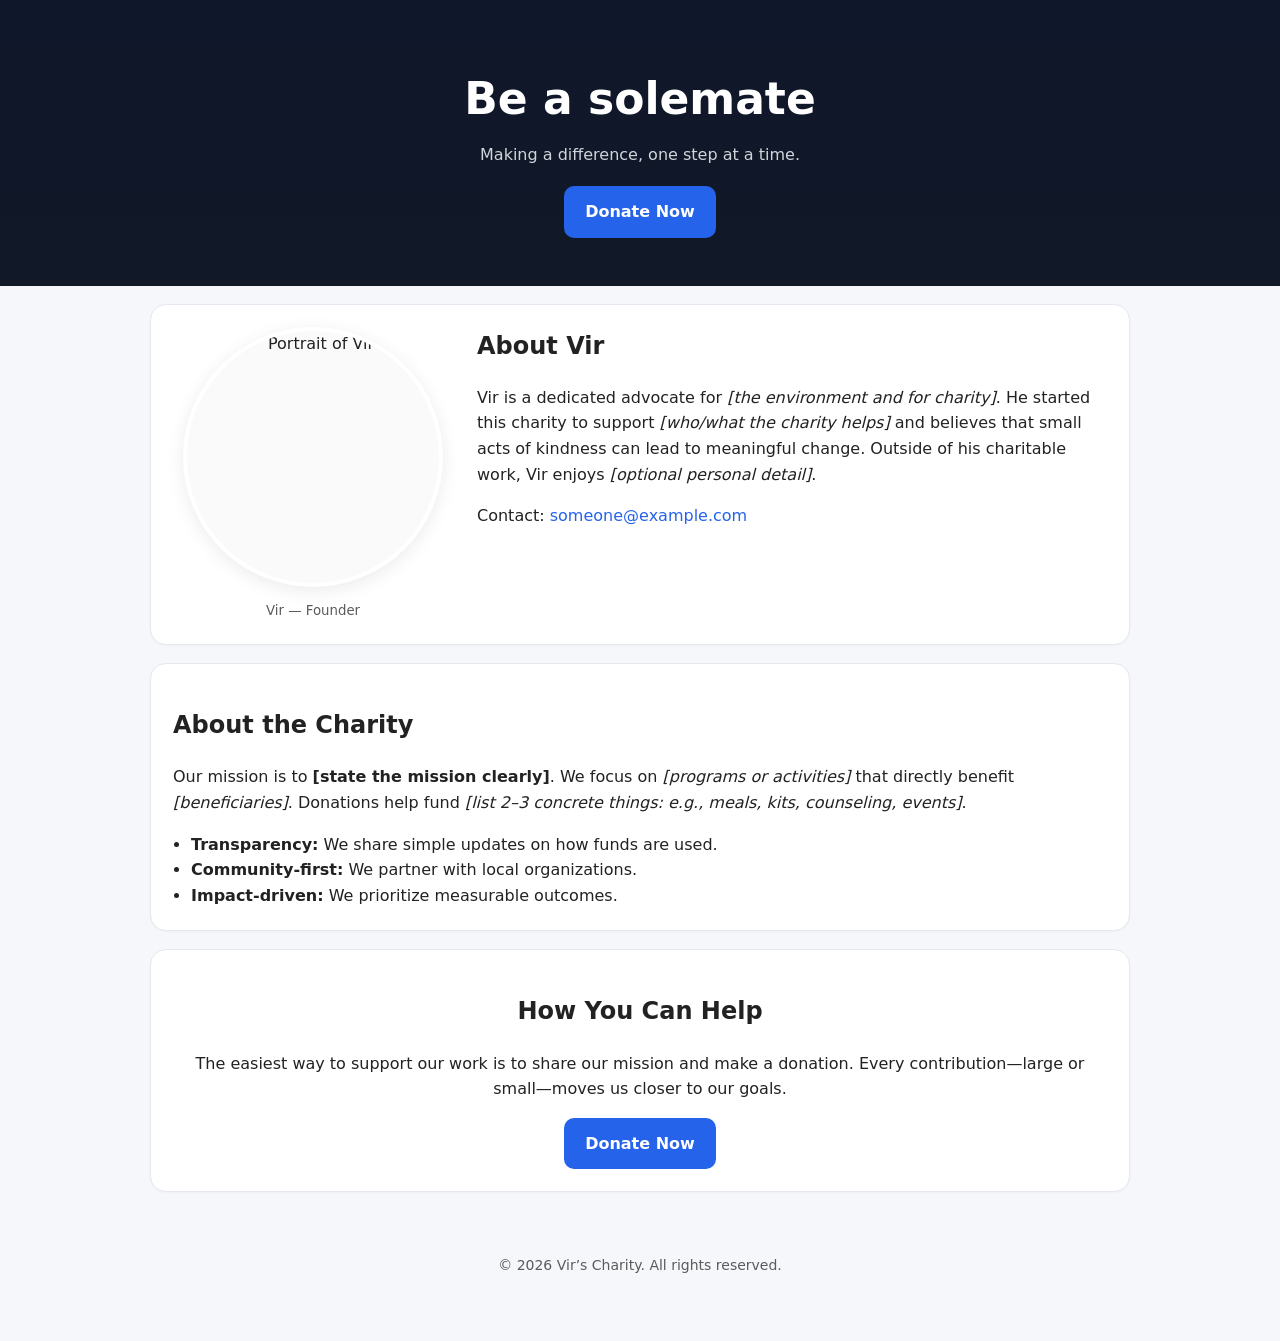
==== index.html @ 346bffcf "Update index.html" ====
<!DOCTYPE html>
<html lang="en">
<head>
  <meta charset="UTF-8" />
  <meta name="viewport" content="width=device-width, initial-scale=1" />
  <title>Be a solemate</title>
  <link rel="stylesheet" href="styles.css" />
  <!--
  =========================================================
  HOW TO USE THIS FILE:
  1) Replace the placeholder text in:
        - Hero title + subtitle
        - “About Vir” paragraph
        - “About the Charity” paragraph
        - Email and Donate button link
  2) Put Vir’s photo in the same folder as this file and
     update the IMG src attribute below (search for: VIR_PHOTO.jpg).
  3) Open index.html in a browser to preview.
  4) When ready, upload both files to GitHub.
  =========================================================

  DETAILED INSTRUCTIONS:

  A) EDITING TEXT
     - Anywhere you see words inside <p>…</p>, <h1>…</h1>, or <h2>…</h2>,
       you can simply select and replace that text.
     - Example: Change “Making a difference, one step at a time.” to your
       real tagline.

  B) ADDING VIR’S PHOTO
     - Put the photo file (e.g., Vir.jpg or Vir.png) in the SAME folder as this file.
     - Find the line below with: <img src="VIR_PHOTO.jpg" …>
     - Change VIR_PHOTO.jpg to the exact file name (e.g., Vir.jpg).
     - Change the alt text to briefly describe the image (helps accessibility).

     PHOTO TIPS:
     - Use JPG or PNG.
     - Crop roughly square (e.g., 800x800). The CSS will auto-make it round.
     - Keep file size under ~1 MB for fast loading.

  C) ADDING/CHANGING THE EMAIL
     - Find: href="mailto:someone@example.com"
     - Replace someone@example.com with the real email (e.g., contact@vir.org).
     - Visitors who click it will open their email app to send an email.

  D) DONATION LINK
     - Find the “Donate Now” button link: href="YOUR_DONATION_LINK_HERE"
     - Replace with the real donation page URL (e.g., https://donate.vir.org).
     - If you don’t have a donation page yet, you can temporarily remove the button:
       Delete or comment out the <a class="btn">…</a> line in the Donate section.

  E) PREVIEW LOCALLY
     - Double-click index.html to open in a web browser.
     - OR run a local server:
       • Mac/Linux:  open Terminal → cd into the folder → python3 -m http.server 8000
         then visit http://localhost:8000
       • Windows:    open Command Prompt → cd into the folder → python -m http.server 8000
         then visit http://localhost:8000

  F) PUBLISH ON GITHUB PAGES
     - Put index.html and styles.css in your repo.
     - GitHub → Settings → Pages → Source = main branch / root → Save.
     - After 1–2 minutes, a public link appears (share that in emails).

  G) COMMON TROUBLESHOOTING
     - Photo not showing? Make sure the file name in src="" exactly matches (case-sensitive).
     - Weird spacing? Refresh the page or clear cache (Ctrl/Cmd + Shift + R).
     - Text changes not appearing? Make sure you saved the file, then refresh.

  =========================================================
  -->
</head>
<body>
  <!-- === Header / Hero Section ======================================= -->
  <header class="hero">
    <!-- EDIT THIS: Main headline -->
    <h1>Be a solemate</h1>

    <!-- EDIT THIS: Short one-sentence mission/tagline -->
    <p class="subtitle">Making a difference, one step at a time.</p>

    <!-- If you don’t have a donation page yet, you can delete this button -->
    <a class="btn btn-primary" href="YOUR_DONATION_LINK_HERE" target="_blank" rel="noopener">
      Donate Now
    </a>
  </header>

  <!-- === About Vir (with photo) ======================================= -->
  <section class="card two-col">
    <div class="photo-wrap">
      <!--
        REPLACE VIR_PHOTO.jpg with your actual file name (e.g., Vir.jpg)
        and update the alt text to describe the image.
      -->
      <img
        src="VIR_PHOTO.jpg"
        alt="Portrait of Vir"
        class="profile-photo"
      />
      <!-- Optional small caption under the photo (delete if not needed) -->
      <small class="caption">Vir — Founder</small>
    </div>

    <div class="text-wrap">
      <h2>About Vir</h2>
      <!-- EDIT THIS: Short intro about Vir (3–5 sentences is perfect) -->
      <p>
        Vir is a dedicated advocate for <em>[the environment and for charity]</em>. He started this charity to
        support <em>[who/what the charity helps]</em> and believes that small acts of kindness
        can lead to meaningful change. Outside of his charitable work, Vir enjoys
        <em>[optional personal detail]</em>.
      </p>

      <!-- Email contact: update the email address below -->
      <p class="contact-line">
        Contact: <a href="mailto:someone@example.com">someone@example.com</a>
      </p>
    </div>
  </section>

  <!-- === About the Charity ============================================ -->
  <section class="card">
    <h2>About the Charity</h2>
    <!-- EDIT THIS: What the charity does; how donations are used; a simple “why it matters” -->
    <p>
      Our mission is to <strong>[state the mission clearly]</strong>. We focus on
      <em>[programs or activities]</em> that directly benefit <em>[beneficiaries]</em>.
      Donations help fund <em>[list 2–3 concrete things: e.g., meals, kits, counseling, events]</em>.
    </p>

    <!-- Optional list of highlights (delete if you don’t want it) -->
    <ul class="highlights">
      <li><strong>Transparency:</strong> We share simple updates on how funds are used.</li>
      <li><strong>Community-first:</strong> We partner with local organizations.</li>
      <li><strong>Impact-driven:</strong> We prioritize measurable outcomes.</li>
    </ul>
  </section>

  <!-- === How to Help / Donate ======================================== -->
  <section class="card cta">
    <h2>How You Can Help</h2>
    <p>
      The easiest way to support our work is to share our mission and make a donation.
      Every contribution—large or small—moves us closer to our goals.
    </p>

    <!-- Update the href with your donation page URL -->
    <a class="btn btn-primary" href="YOUR_DONATION_LINK_HERE" target="_blank" rel="noopener">
      Donate Now
    </a>
  </section>

  <!-- === Footer ======================================================= -->
  <footer class="footer">
    <!-- Optional: replace the year with the current year, or leave as-is -->
    <p>&copy; <span id="year"></span> Vir’s Charity. All rights reserved.</p>
  </footer>

  <!-- Tiny script to auto-fill the year (safe and optional).
       If you prefer NO JavaScript, you can delete this and type the year manually. -->
  <script>
    document.getElementById('year').textContent = new Date().getFullYear();
  </script>
</body>
</html>
---- styles.css ----
/* ========================================================
   BASIC STYLES
   - You generally don't need to edit below to change text.
   - If you want different colors, see the COLOR SECTION.
   ======================================================== */

:root {
  /* ===== COLORS (edit these to change the theme) ===== */
  --bg: #f6f7fb;           /* page background */
  --ink: #222;             /* main text color */
  --muted: #5b5b5b;        /* body/subtitle */
  --card: #ffffff;         /* card background */
  --primary: #2563eb;      /* buttons, accents (blue) */
  --primary-dk: #1e46b7;   /* button hover */
  --border: #e6e8ef;       /* subtle card border */
}

* { box-sizing: border-box; }

html, body {
  margin: 0;
  padding: 0;
  font-family: system-ui, -apple-system, Segoe UI, Roboto, Helvetica, Arial, sans-serif;
  color: var(--ink);
  background: var(--bg);
  line-height: 1.6;
}

img { max-width: 100%; display: block; }

/* ===== Layout containers ===== */
.hero {
  text-align: center;
  padding: 64px 20px 48px;
  background: linear-gradient(180deg, #0f172a 0%, #111827 100%); /* deep navy */
  color: white;
}

.hero h1 {
  font-size: clamp(28px, 5vw, 44px);
  margin: 0 0 8px 0;
}

.subtitle {
  margin: 0 auto 18px;
  max-width: 720px;
  color: #d1d5db; /* light gray */
}

.btn {
  display: inline-block;
  padding: 12px 20px;
  border-radius: 10px;
  text-decoration: none;
  font-weight: 600;
}

.btn-primary {
  background: var(--primary);
  color: #fff;
  border: 1px solid transparent;
  transition: background .2s ease, transform .05s ease;
}

.btn-primary:hover { background: var(--primary-dk); }
.btn-primary:active { transform: translateY(1px); }

/* Cards (content sections) */
.card {
  background: var(--card);
  border: 1px solid var(--border);
  border-radius: 16px;
  max-width: 980px;
  margin: 18px auto;
  padding: 22px;
  box-shadow: 0 1px 2px rgba(0,0,0,.03);
}

/* Two-column layout for photo + text on larger screens */
.two-col {
  display: grid;
  grid-template-columns: 280px 1fr;
  gap: 24px;
}

@media (max-width: 760px) {
  .two-col {
    grid-template-columns: 1fr;
  }
}

/* Photo styles (auto round) */
.photo-wrap {
  text-align: center;
}

.profile-photo {
  width: 260px;            /* adjust if you want a larger/smaller photo */
  height: 260px;
  object-fit: cover;       /* crops image to fit the circle neatly */
  border-radius: 50%;      /* makes it round */
  border: 4px solid #fff;
  box-shadow: 0 4px 18px rgba(0,0,0,.08);
  margin: 0 auto 10px;
  background: #fafafa;
}

.caption {
  color: var(--muted);
}

.text-wrap h2 {
  margin-top: 0;
}

.highlights {
  padding-left: 18px;
  margin: 12px 0 0;
}

.contact-line a {
  color: var(--primary);
  text-decoration: none;
}
.contact-line a:hover { text-decoration: underline; }

.cta {
  text-align: center;
}

.footer {
  text-align: center;
  color: var(--muted);
  font-size: 14px;
  padding: 30px 10px 50px;
}
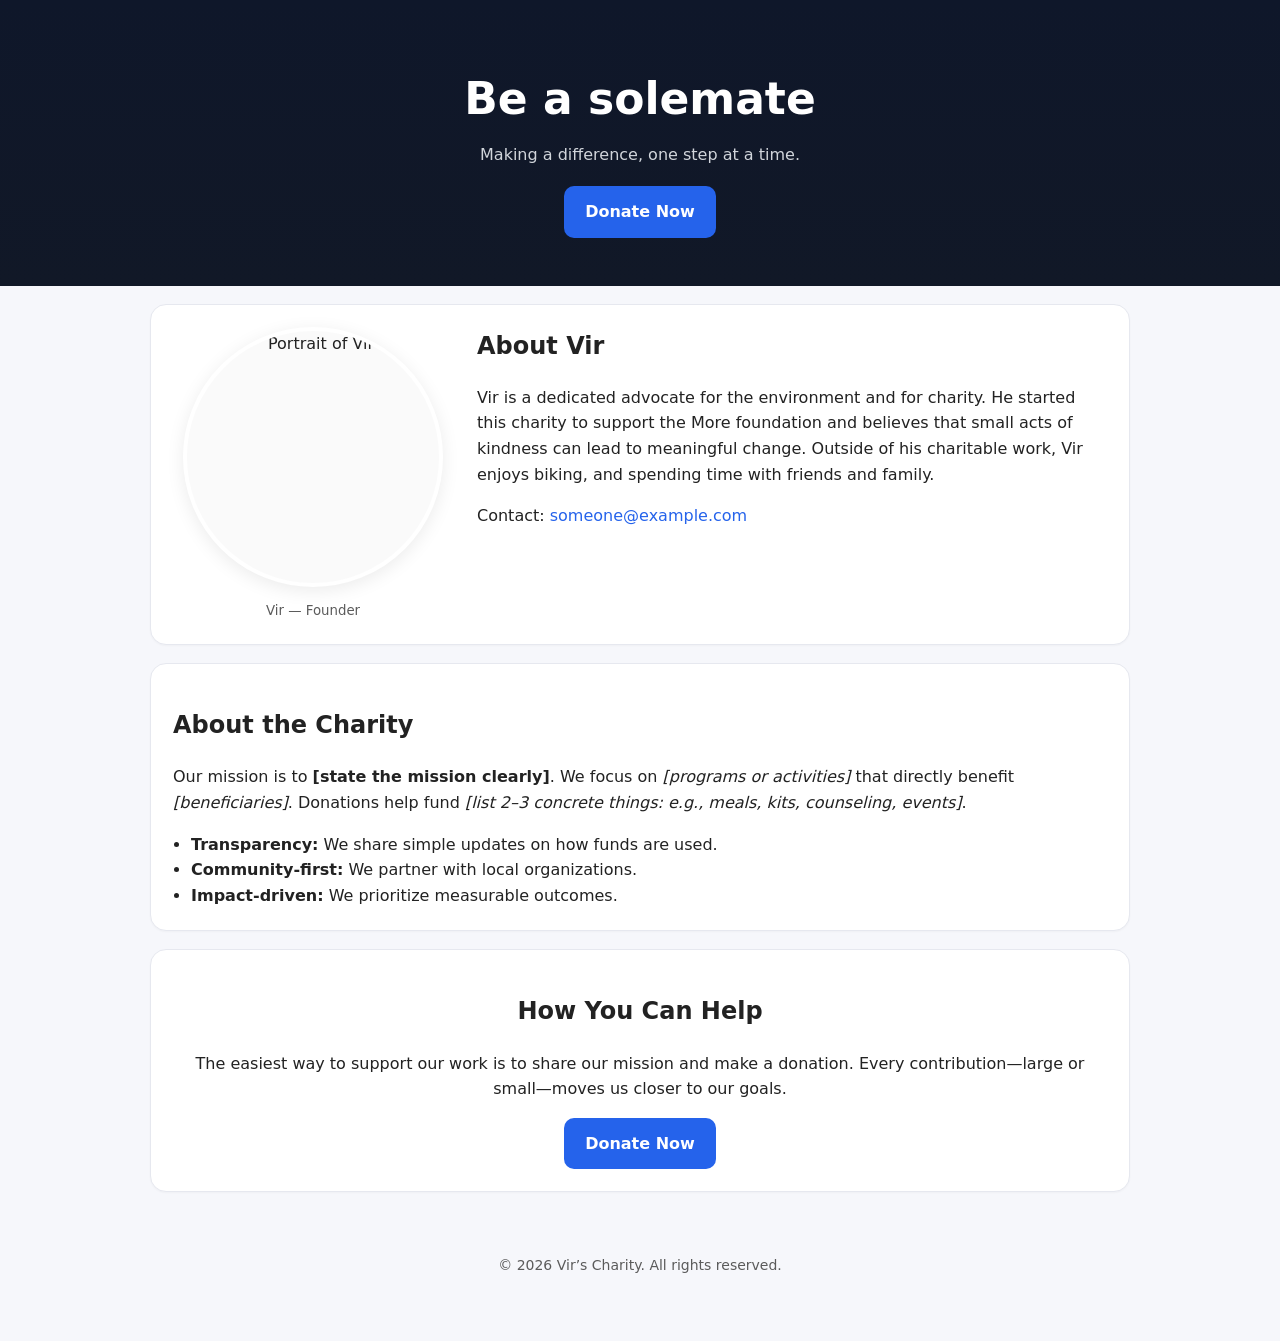
==== commit 2895ecdd: "Update index.html" ====
--- a/index.html
+++ b/index.html
@@ -105,10 +105,10 @@
       <h2>About Vir</h2>
       <!-- EDIT THIS: Short intro about Vir (3–5 sentences is perfect) -->
       <p>
-        Vir is a dedicated advocate for <em>[the environment and for charity]</em>. He started this charity to
-        support <em>[who/what the charity helps]</em> and believes that small acts of kindness
+        Vir is a dedicated advocate for the environment and for charity. He started this charity to
+        support the More foundation and believes that small acts of kindness
         can lead to meaningful change. Outside of his charitable work, Vir enjoys
-        <em>[optional personal detail]</em>.
+        biking, and spending time with friends and family.
       </p>
 
       <!-- Email contact: update the email address below -->
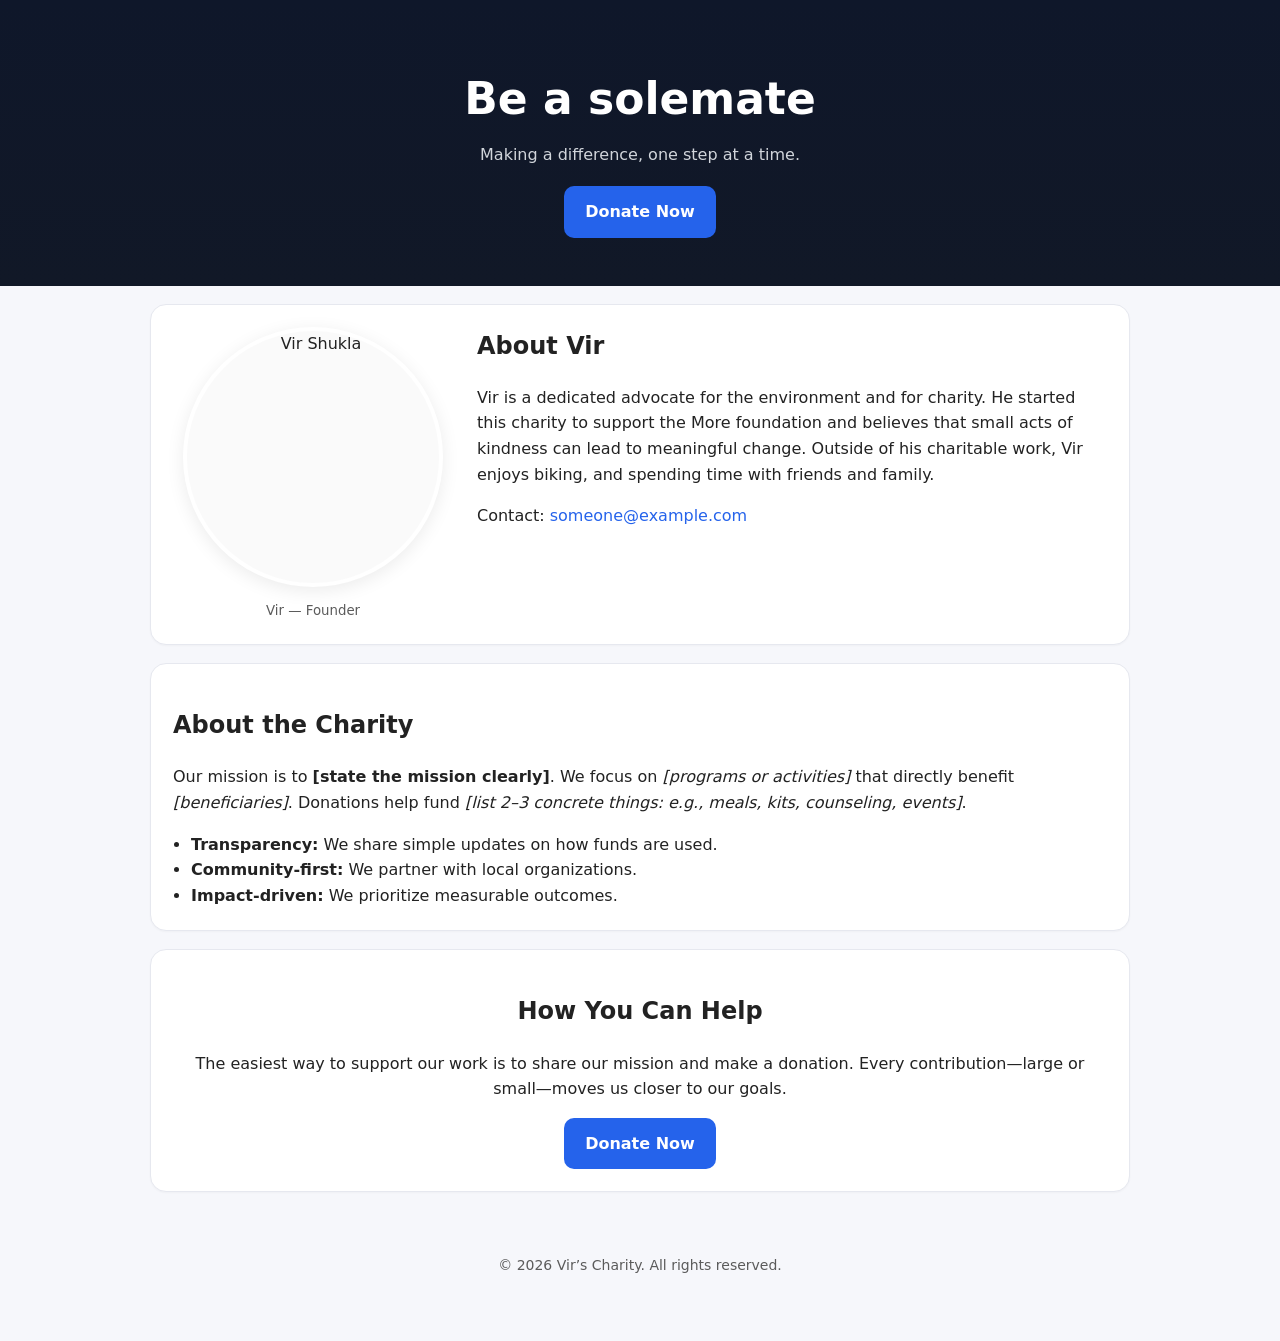
==== commit 158a95ce: "Update index.html" ====
--- a/index.html
+++ b/index.html
@@ -93,8 +93,8 @@
         and update the alt text to describe the image.
       -->
       <img
-        src="VIR_PHOTO.jpg"
-        alt="Portrait of Vir"
+        src="beasolemate.jpg"
+        alt="Vir Shukla"
         class="profile-photo"
       />
       <!-- Optional small caption under the photo (delete if not needed) -->
@@ -111,7 +111,7 @@
         biking, and spending time with friends and family.
       </p>
 
-      <!-- Email contact: update the email address below -->
+      <!-- Email contact: update the email add ress below -->
       <p class="contact-line">
         Contact: <a href="mailto:someone@example.com">someone@example.com</a>
       </p>
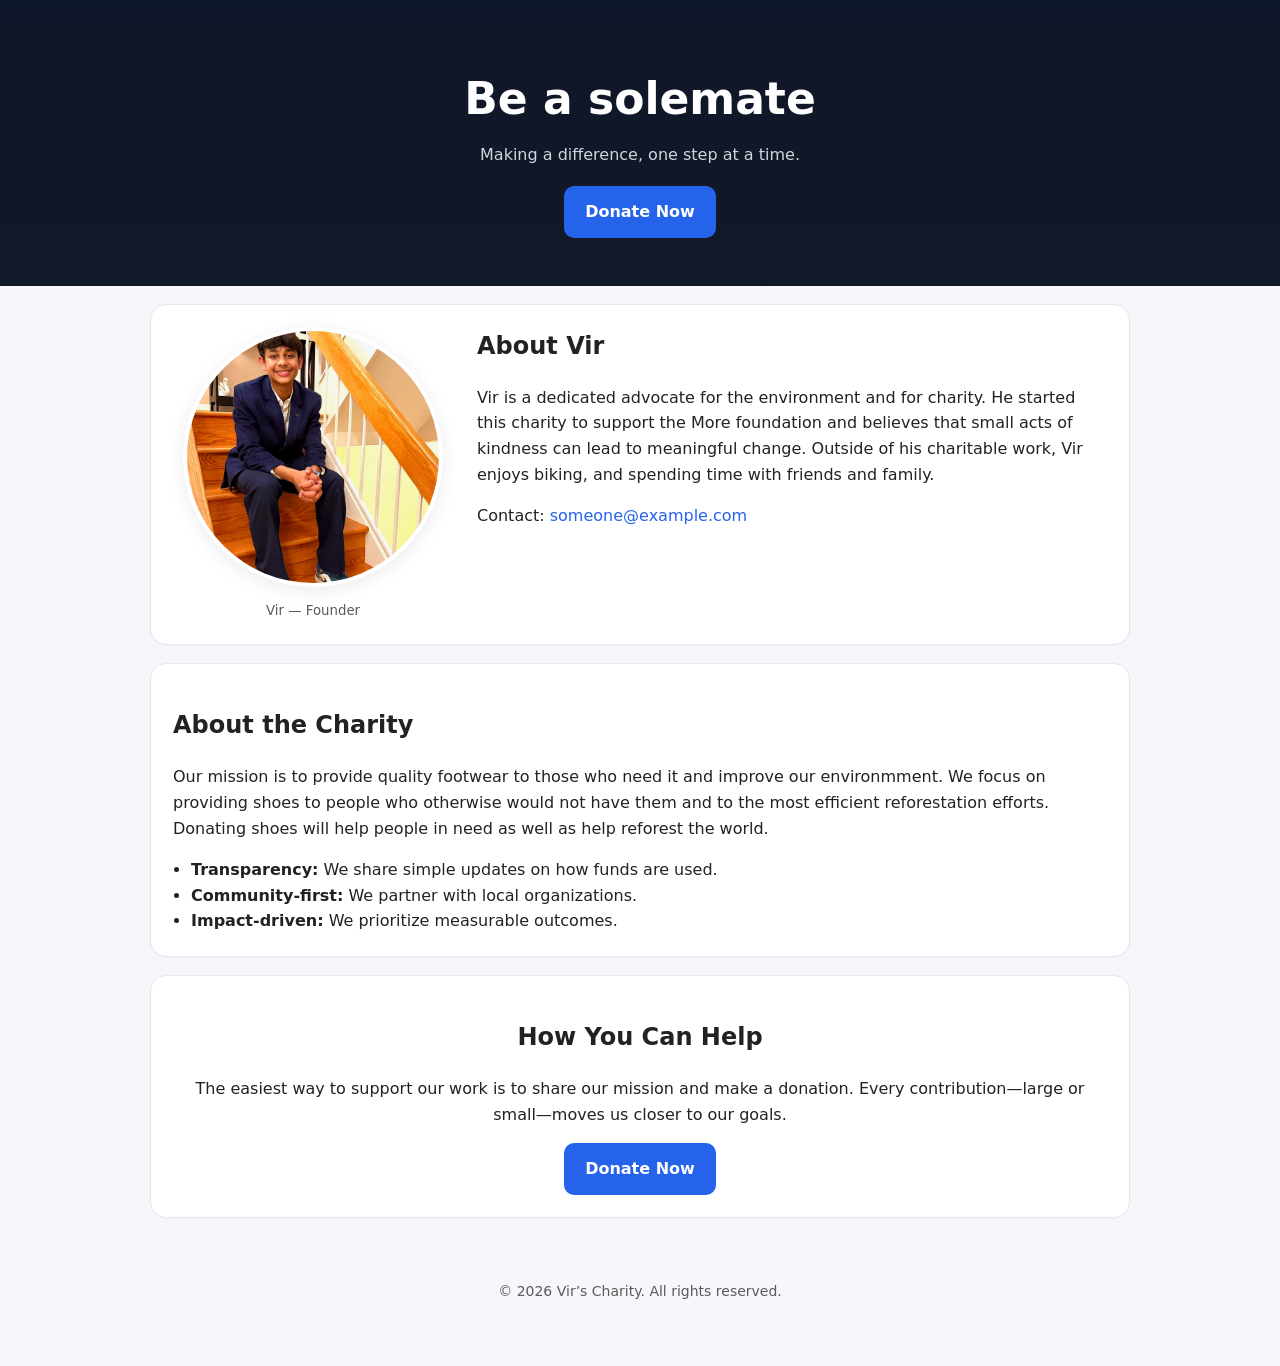
==== commit 36d7797c: "Update index.html" ====
--- a/index.html
+++ b/index.html
@@ -123,9 +123,9 @@
     <h2>About the Charity</h2>
     <!-- EDIT THIS: What the charity does; how donations are used; a simple “why it matters” -->
     <p>
-      Our mission is to <strong>[state the mission clearly]</strong>. We focus on
-      <em>[programs or activities]</em> that directly benefit <em>[beneficiaries]</em>.
-      Donations help fund <em>[list 2–3 concrete things: e.g., meals, kits, counseling, events]</em>.
+      Our mission is to provide quality footwear to those who need it and improve our environmment. We focus on
+      providing shoes to people who otherwise would not have them and to the most efficient reforestation efforts.
+      Donating shoes will help people in need as well as help reforest the world.
     </p>
 
     <!-- Optional list of highlights (delete if you don’t want it) -->
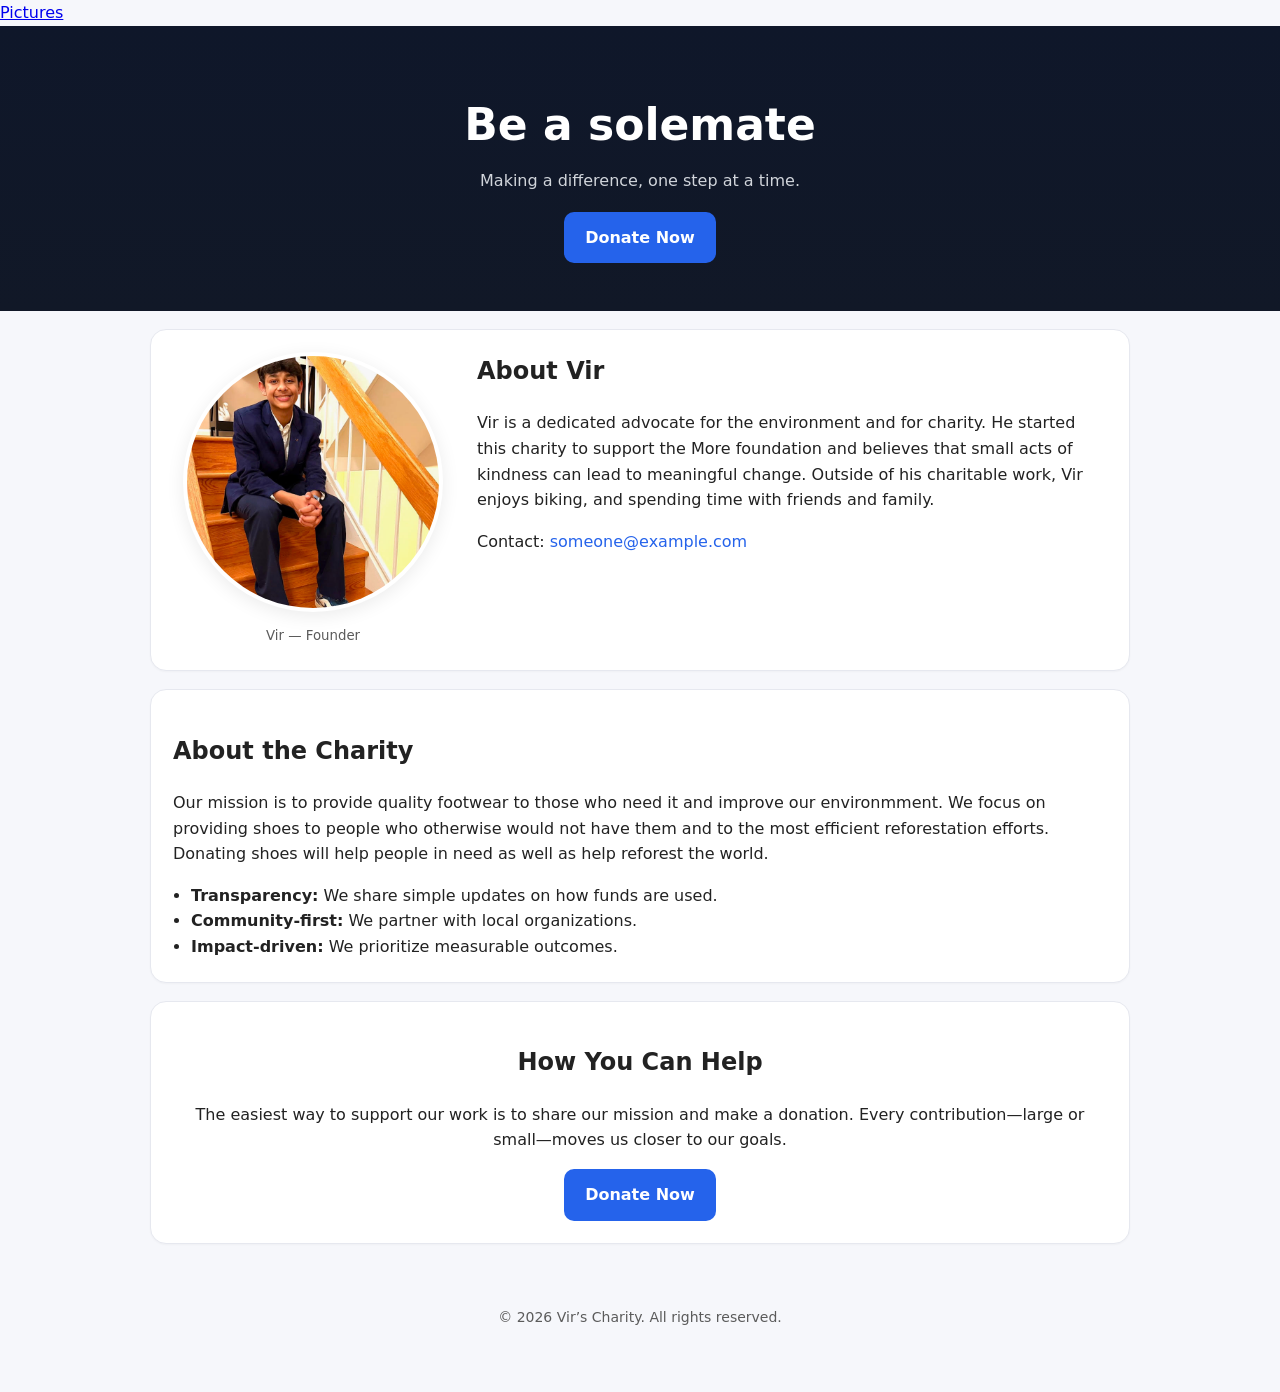
==== commit f22f8d23: "Update index.html" ====
--- a/index.html
+++ b/index.html
@@ -5,6 +5,7 @@
   <meta name="viewport" content="width=device-width, initial-scale=1" />
   <title>Be a solemate</title>
   <link rel="stylesheet" href="styles.css" />
+  <a href="gallery.html">Pictures</a>
   <!--
   =========================================================
   HOW TO USE THIS FILE:
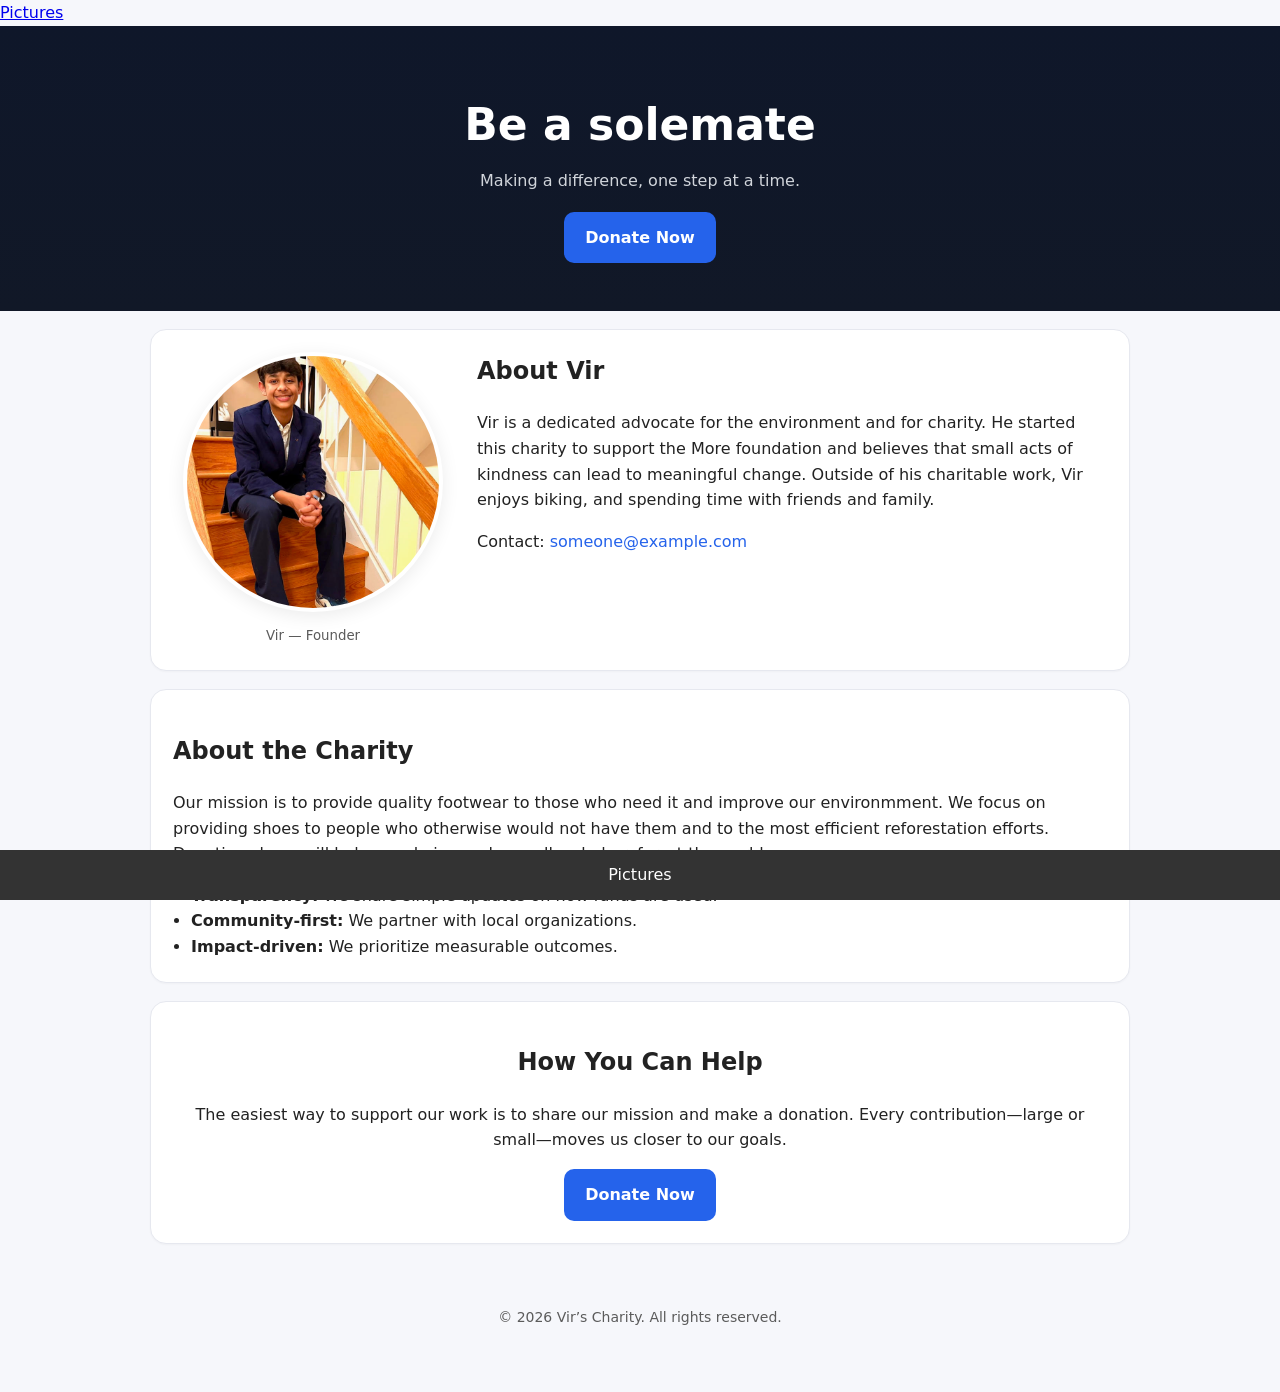
==== commit 8aa69407: "Update index.html" ====
--- a/index.html
+++ b/index.html
@@ -6,6 +6,9 @@
   <title>Be a solemate</title>
   <link rel="stylesheet" href="styles.css" />
   <a href="gallery.html">Pictures</a>
+  <footer style="position:fixed; bottom:0; left:0; width:100%; background:#333; text-align:center; padding:12px;">
+  <a href="gallery.html" style="color:white; text-decoration:none; font-size:16px;">Pictures</a>
+</footer>
   <!--
   =========================================================
   HOW TO USE THIS FILE:
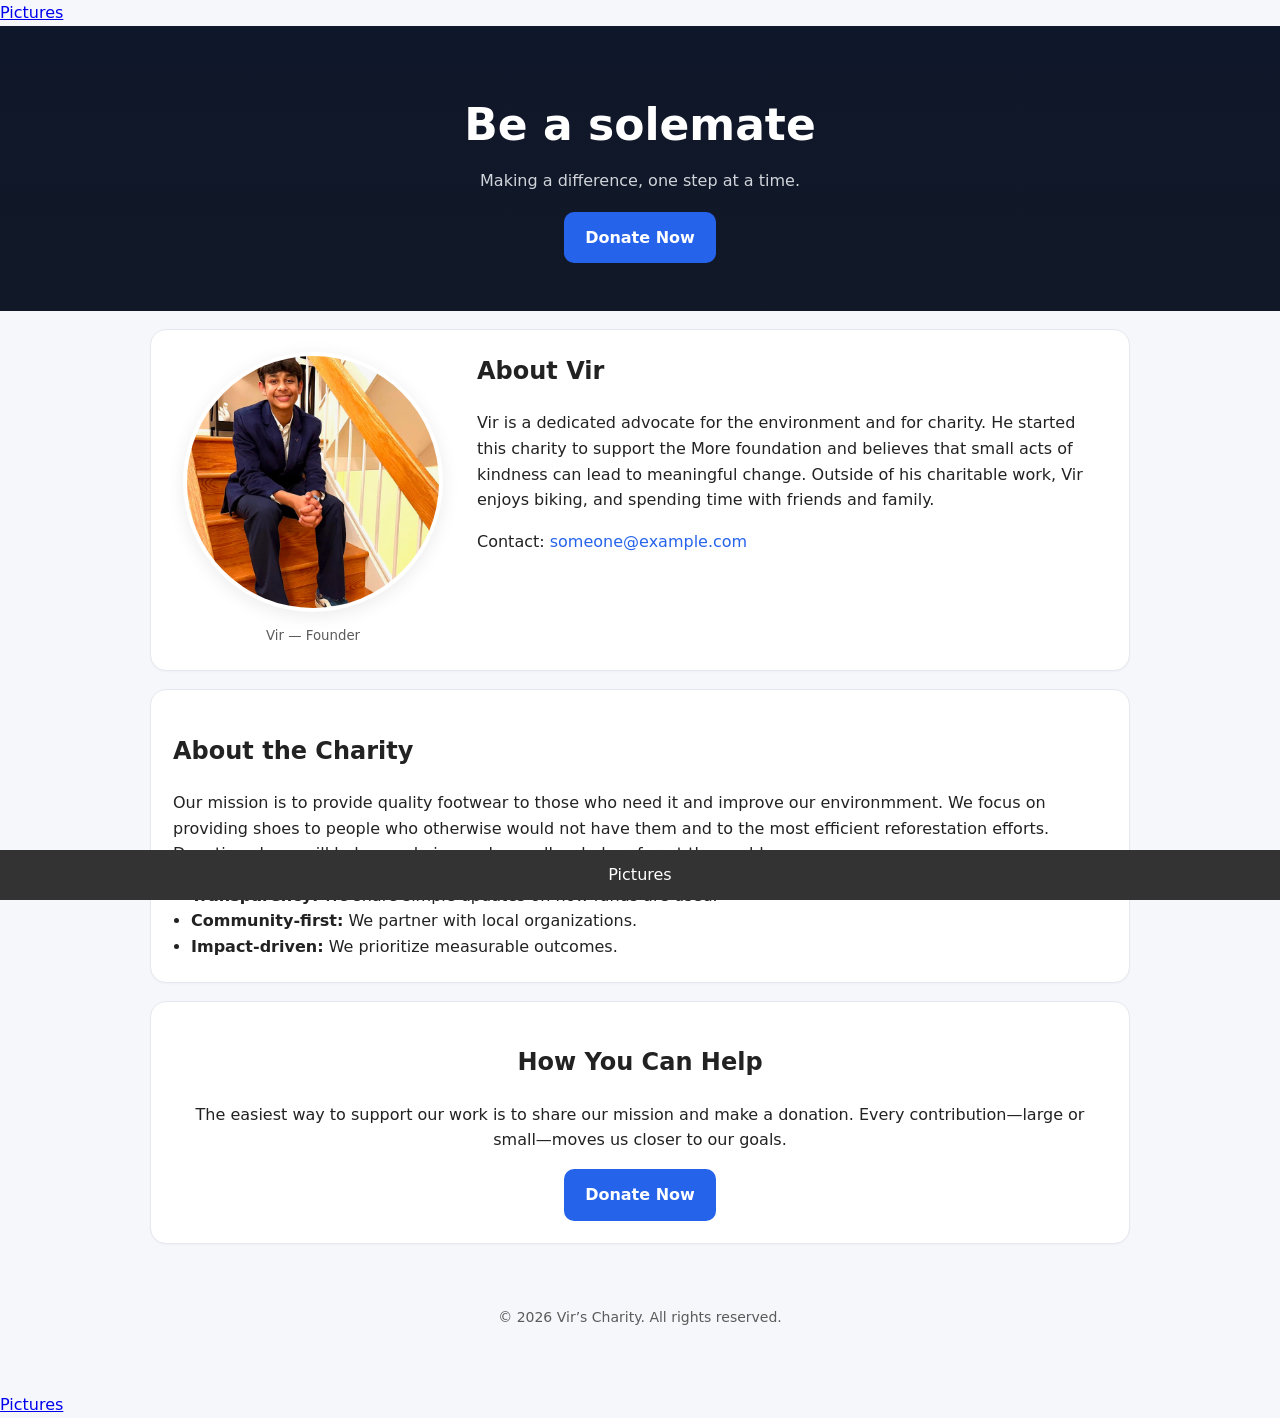
==== commit cf45bdb3: "Update index.html" ====
--- a/index.html
+++ b/index.html
@@ -167,3 +167,7 @@
   </script>
 </body>
 </html>
+<nav class="site-nav">
+  <a href="pictures.html" class="nav-link">Pictures</a>
+</nav>
+
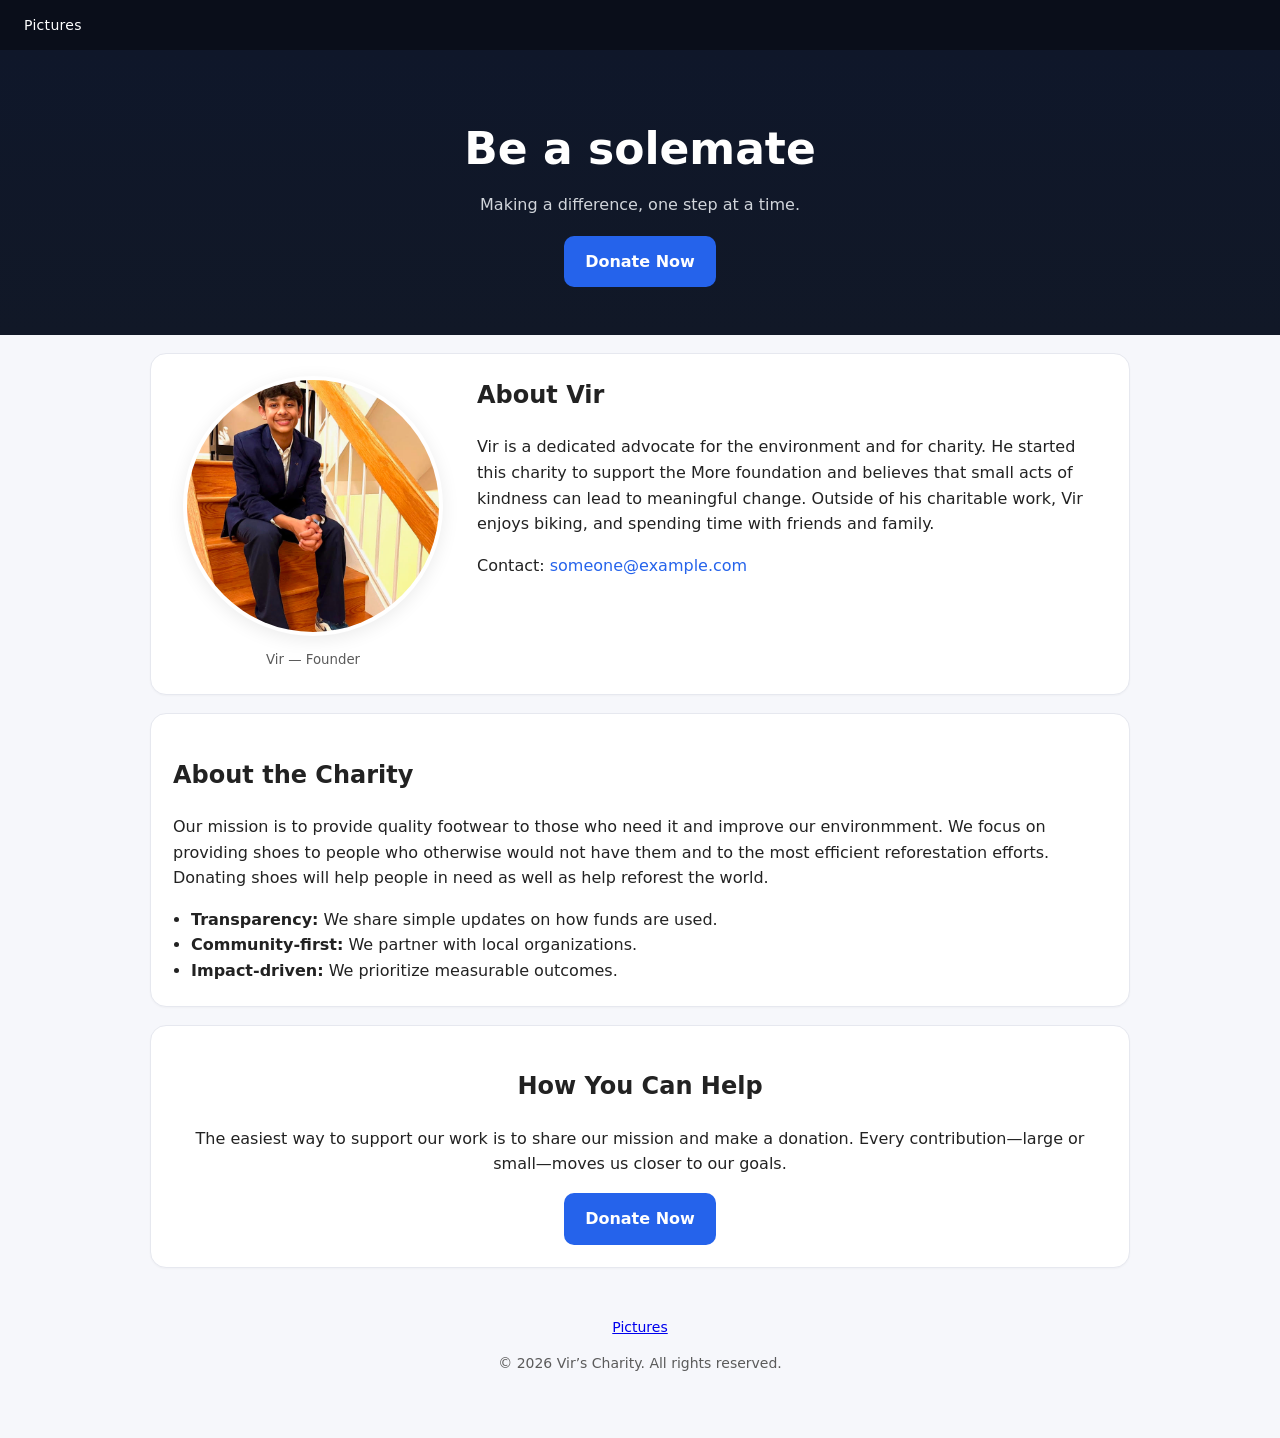
==== commit 99922735: "Update index.html" ====
--- a/index.html
+++ b/index.html
@@ -5,10 +5,6 @@
   <meta name="viewport" content="width=device-width, initial-scale=1" />
   <title>Be a solemate</title>
   <link rel="stylesheet" href="styles.css" />
-  <a href="gallery.html">Pictures</a>
-  <footer style="position:fixed; bottom:0; left:0; width:100%; background:#333; text-align:center; padding:12px;">
-  <a href="gallery.html" style="color:white; text-decoration:none; font-size:16px;">Pictures</a>
-</footer>
   <!--
   =========================================================
   HOW TO USE THIS FILE:
@@ -75,6 +71,11 @@
   -->
 </head>
 <body>
+  <!-- === Top Nav ======================================================= -->
+  <nav class="site-nav">
+    <a href="gallery.html" class="nav-link">Pictures</a>
+  </nav>
+
   <!-- === Header / Hero Section ======================================= -->
   <header class="hero">
     <!-- EDIT THIS: Main headline -->
@@ -115,7 +116,7 @@
         biking, and spending time with friends and family.
       </p>
 
-      <!-- Email contact: update the email add ress below -->
+      <!-- Email contact: update the email address below -->
       <p class="contact-line">
         Contact: <a href="mailto:someone@example.com">someone@example.com</a>
       </p>
@@ -156,6 +157,7 @@
 
   <!-- === Footer ======================================================= -->
   <footer class="footer">
+    <a href="gallery.html" class="footer-link">Pictures</a>
     <!-- Optional: replace the year with the current year, or leave as-is -->
     <p>&copy; <span id="year"></span> Vir’s Charity. All rights reserved.</p>
   </footer>
@@ -167,7 +169,3 @@
   </script>
 </body>
 </html>
-<nav class="site-nav">
-  <a href="pictures.html" class="nav-link">Pictures</a>
-</nav>
-
--- a/styles.css
+++ b/styles.css
@@ -134,3 +134,20 @@
   font-size: 14px;
   padding: 30px 10px 50px;
 }
+
+.site-nav {
+  background-color: #0a0e1a; /* matches your dark header */
+  padding: 12px 24px;
+}
+
+.nav-link {
+  color: #ffffff;
+  text-decoration: none;
+  font-weight: 500;
+  font-size: 14px;
+  letter-spacing: 0.3px;
+}
+
+.nav-link:hover {
+  color: #6b9fff; /* subtle hover accent */
+}
